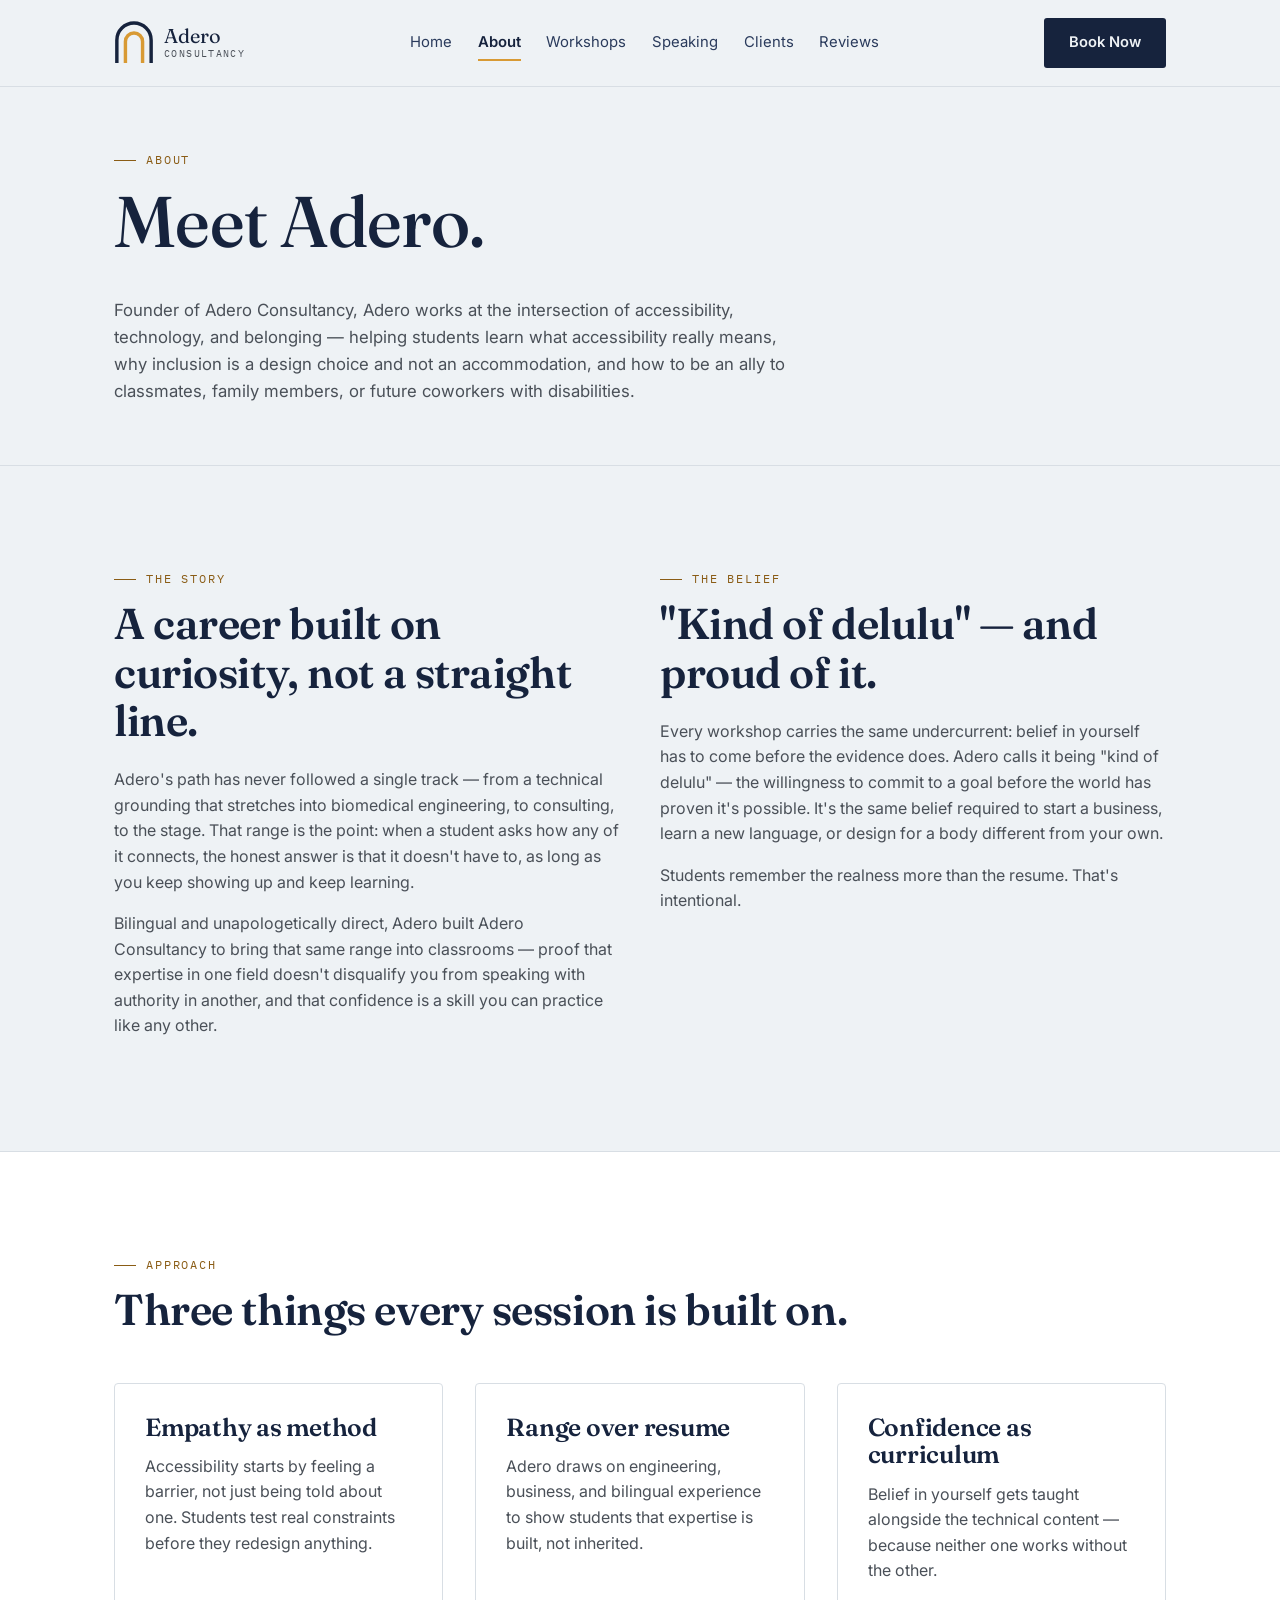
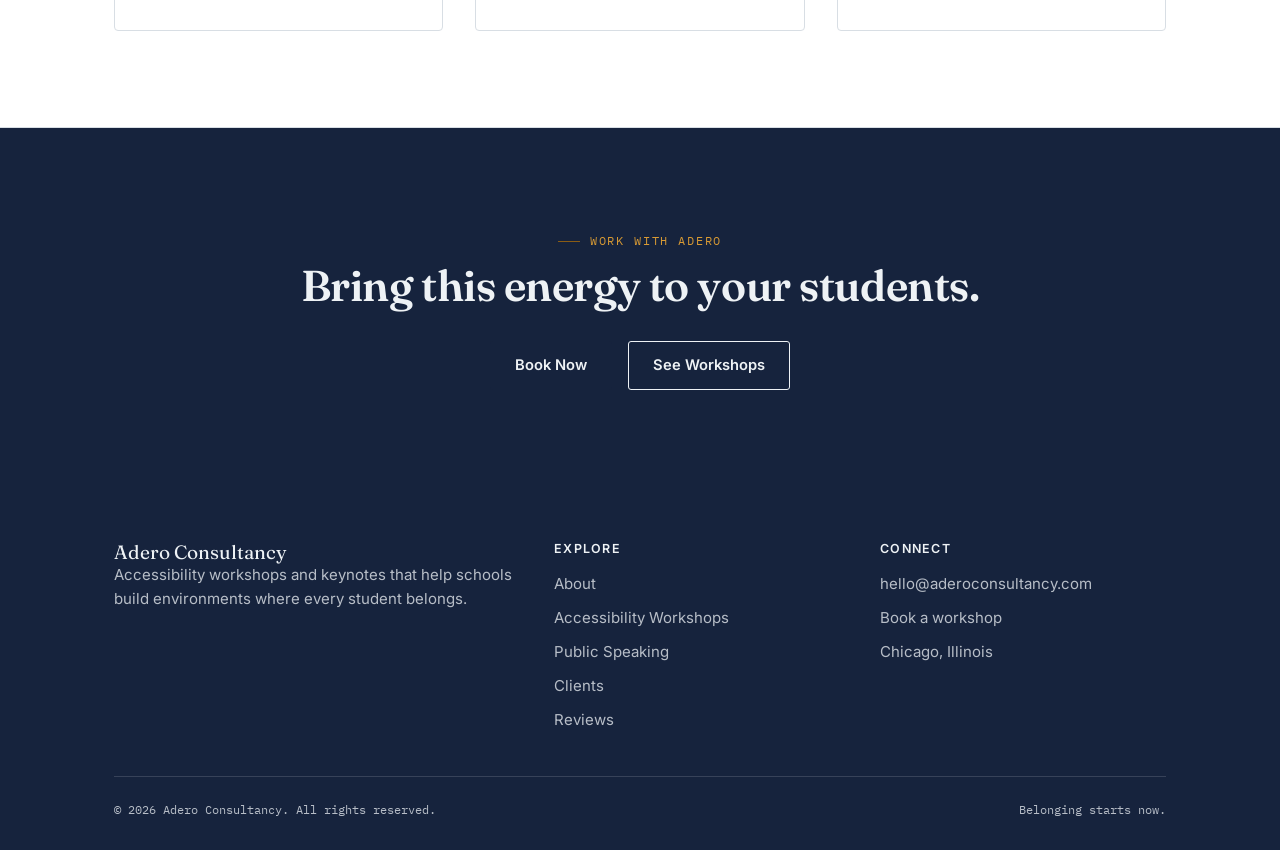
==== about.html @ 4726d77b "Update about.html" ====
<!DOCTYPE html>
<html lang="en">
<head>
<meta charset="UTF-8">
<meta name="viewport" content="width=device-width, initial-scale=1.0">
<title>About — Adero Consultancy</title>
<link rel="preconnect" href="https://fonts.googleapis.com">
<link href="https://fonts.googleapis.com/css2?family=Fraunces:opsz,wght@9..144,400;9..144,500;9..144,600&family=Inter:wght@400;500;600;700&family=IBM+Plex+Mono:wght@400;500&display=swap" rel="stylesheet">
<link rel="stylesheet" href="style.css">
</head>
<body>
<a class="skip-link" href="#main">Skip to main content</a>

<header class="site-header">
  <nav class="nav" aria-label="Primary">
    <a href="index.html" class="brand">
      <svg class="arch-icon" viewBox="0 0 28 32" width="26" height="30" fill="none" xmlns="http://www.w3.org/2000/svg" aria-hidden="true" focusable="false">
        <path d="M2 30V14C2 7.373 7.373 2 14 2C20.627 2 26 7.373 26 14V30" stroke="#16233D" stroke-width="2.4"/>
        <path d="M8 30V15C8 11.686 10.686 9 14 9C17.314 9 20 11.686 20 15V30" stroke="#D89A34" stroke-width="2.4"/>
      </svg>
      <span class="brand-text">Adero<span class="sub">Consultancy</span></span>
    </a>
    <button class="nav-toggle" aria-label="Open menu" aria-expanded="false" aria-controls="primary-nav"><span></span><span></span><span></span></button>
    <div class="nav-links" id="primary-nav">
      <a href="index.html">Home</a>
      <a href="about.html" class="active" aria-current="page">About</a>
      <a href="accessibility-workshops.html">Workshops</a>
      <a href="public-speaking.html">Speaking</a>
      <a href="clients.html">Clients</a>
      <a href="reviews.html">Reviews</a>
    </div>
    <a href="book-now.html" class="btn btn-primary nav-cta">Book Now</a>
  </nav>
</header>

<main id="main">
  <section class="page-hero">
    <div class="wrap">
      <span class="eyebrow">About</span>
      <h1>Meet Adero.</h1>
      <p>Founder of Adero Consultancy, Adero works at the intersection of accessibility, technology, and belonging — helping students learn what accessibility really means, why inclusion is a design choice and not an accommodation, and how to be an ally to classmates, family members, or future coworkers with disabilities.</p>
    </div>
  </section>

  <section>
    <div class="wrap grid-2">
      <div class="reveal">
        <span class="eyebrow">The Story</span>
        <h2>A career built on curiosity, not a straight line.</h2>
        <p>Adero's path has never followed a single track — from a technical grounding that stretches into biomedical engineering, to consulting, to the stage. That range is the point: when a student asks how any of it connects, the honest answer is that it doesn't have to, as long as you keep showing up and keep learning.</p>
        <p>Bilingual and unapologetically direct, Adero built Adero Consultancy to bring that same range into classrooms — proof that expertise in one field doesn't disqualify you from speaking with authority in another, and that confidence is a skill you can practice like any other.</p>
      </div>
      <div class="reveal">
        <span class="eyebrow">The Belief</span>
        <h2>"Kind of delulu" — and proud of it.</h2>
        <p>Every workshop carries the same undercurrent: belief in yourself has to come before the evidence does. Adero calls it being "kind of delulu" — the willingness to commit to a goal before the world has proven it's possible. It's the same belief required to start a business, learn a new language, or design for a body different from your own.</p>
        <p>Students remember the realness more than the resume. That's intentional.</p>
      </div>
    </div>
  </section>

  <section class="alt">
    <div class="wrap">
      <span class="eyebrow">Approach</span>
      <h2>Three things every session is built on.</h2>
      <div class="grid-3 mt-lg">
        <div class="card reveal">
          <h3>Empathy as method</h3>
          <p>Accessibility starts by feeling a barrier, not just being told about one. Students test real constraints before they redesign anything.</p>
        </div>
        <div class="card reveal">
          <h3>Range over resume</h3>
          <p>Adero draws on engineering, business, and bilingual experience to show students that expertise is built, not inherited.</p>
        </div>
        <div class="card reveal">
          <h3>Confidence as curriculum</h3>
          <p>Belief in yourself gets taught alongside the technical content — because neither one works without the other.</p>
        </div>
      </div>
    </div>
  </section>

  <section class="dark">
    <div class="wrap center">
      <span class="eyebrow">Work with Adero</span>
      <h2>Bring this energy to your students.</h2>
      <div class="hero-actions" style="justify-content:center">
        <a href="book-now.html" class="btn btn-primary">Book Now</a>
        <a href="accessibility-workshops.html" class="btn btn-ghost" style="border-color:#EEF2F5;color:#EEF2F5">See Workshops</a>
      </div>
    </div>
  </section>
</main>

<footer class="site-footer">
  <div class="wrap">
    <div class="footer-grid">
      <div>
        <div class="brand-text" style="color:var(--cloud); font-family:var(--display); font-size:1.2rem;">Adero Consultancy</div>
        <p>Accessibility workshops and keynotes that help schools build environments where every student belongs.</p>
      </div>
      <div>
        <h4>Explore</h4>
        <a href="about.html">About</a>
        <a href="accessibility-workshops.html">Accessibility Workshops</a>
        <a href="public-speaking.html">Public Speaking</a>
        <a href="clients.html">Clients</a>
        <a href="reviews.html">Reviews</a>
      </div>
      <div>
        <h4>Connect</h4>
        <a href="mailto:hello@aderoconsultancy.com">hello@aderoconsultancy.com</a>
        <a href="book-now.html">Book a workshop</a>
        <p>Chicago, Illinois</p>
      </div>
    </div>
    <div class="footer-bottom">
      <span>© 2026 Adero Consultancy. All rights reserved.</span>
      <span>Belonging starts now.</span>
    </div>
  </div>
</footer>

<script src="script.js"></script>
</body>
</html>
---- style.css ----
/* ============================================================
   Adero Consultancy — Design Tokens
   Signature: the Threshold Arch — a motif of open doorways,
   standing for access, welcome, and belonging.
   ============================================================ */

:root{
  --ink: #16233D;         /* primary — deep civic navy */
  --ink-soft: #2A3B5C;
  --gold: #D89A34;        /* accent — warmth, welcome (decorative/large-scale use only) */
  --gold-deep: #B87F22;
  --gold-text: #8A5C15;   /* darkened gold — meets 4.5:1 on light backgrounds, use for text */
  --sky: #5C87B3;         /* secondary accent */
  --cloud: #EEF2F5;       /* background, cool + quiet */
  --paper: #FFFFFF;
  --charcoal: #22262B;
  --charcoal-soft: #4A5058;
  --line: #D8DEE4;

  --display: "Fraunces", "Iowan Old Style", Georgia, serif;
  --body: "Inter", -apple-system, BlinkMacSystemFont, "Segoe UI", sans-serif;
  --mono: "IBM Plex Mono", "SFMono-Regular", Consolas, monospace;

  --max: 1180px;
  --edge: clamp(24px, 5vw, 72px);
}

*{ box-sizing: border-box; }
html{ scroll-behavior: smooth; }

body{
  margin:0;
  font-family: var(--body);
  color: var(--charcoal);
  background: var(--cloud);
  line-height: 1.6;
  -webkit-font-smoothing: antialiased;
}

img{ max-width:100%; display:block; }
a{ color: inherit; text-decoration:none; }

/* ---------- Accessibility utilities ---------- */
.visually-hidden{
  position:absolute;
  width:1px; height:1px;
  padding:0; margin:-1px;
  overflow:hidden;
  clip:rect(0,0,0,0);
  white-space:nowrap;
  border:0;
}

.skip-link{
  position:absolute;
  top:-100px;
  left:12px;
  z-index:1000;
  background: var(--ink);
  color: var(--cloud);
  padding: 14px 20px;
  border-radius: 3px;
  font-family: var(--body);
  font-weight:600;
  font-size:0.95rem;
  transition: top 0.15s ease;
}
.skip-link:focus{
  top: 12px;
}

/* Visible, high-contrast focus ring for keyboard users on every interactive element */
a:focus-visible,
button:focus-visible,
input:focus-visible,
select:focus-visible,
textarea:focus-visible,
.nav-toggle:focus-visible{
  outline: 3px solid var(--gold-text);
  outline-offset: 3px;
  border-radius: 2px;
}
/* Fallback for browsers without :focus-visible support */
a:focus,
button:focus{
  outline: 3px solid var(--gold-text);
  outline-offset: 3px;
}

h1,h2,h3,h4{
  font-family: var(--display);
  font-weight: 600;
  line-height: 1.12;
  margin: 0 0 0.5em;
  color: var(--ink);
  letter-spacing: -0.01em;
}

h1{ font-size: clamp(2.6rem, 5.6vw, 4.6rem); font-weight: 500; }
h2{ font-size: clamp(1.9rem, 3.4vw, 2.7rem); }
h3{ font-size: clamp(1.25rem, 2vw, 1.55rem); }

p{ margin: 0 0 1em; color: var(--charcoal-soft); max-width: 62ch; }

.eyebrow{
  font-family: var(--mono);
  font-size: 0.72rem;
  letter-spacing: 0.16em;
  text-transform: uppercase;
  color: var(--gold-text);
  display:inline-flex;
  align-items:center;
  gap:10px;
  margin-bottom: 1em;
}
.eyebrow::before{
  content:"";
  width: 22px; height:1px;
  background: var(--gold-text);
  display:inline-block;
}

.wrap{
  max-width: var(--max);
  margin: 0 auto;
  padding: 0 var(--edge);
}

/* ---------- Header / Nav ---------- */
.site-header{
  position: sticky; top:0; z-index: 100;
  background: rgba(238,242,245,0.88);
  backdrop-filter: blur(10px);
  border-bottom: 1px solid var(--line);
}
.nav{
  max-width: var(--max);
  margin:0 auto;
  padding: 18px var(--edge);
  display:flex;
  align-items:center;
  justify-content: space-between;
  gap: 24px;
}
.brand{
  display:flex; align-items:center; gap:10px;
  font-family: var(--display);
  font-size: 1.25rem;
  color: var(--ink);
  white-space: nowrap;
}
.brand svg{ flex-shrink:0; }
.brand .sub{
  font-family: var(--mono);
  font-size: 0.62rem;
  letter-spacing: 0.14em;
  text-transform: uppercase;
  color: var(--charcoal-soft);
  display:block;
  margin-top:2px;
}
.brand-text{ display:flex; flex-direction:column; line-height:1.1; }

.nav-links{
  display:flex;
  align-items:center;
  gap: clamp(14px, 2vw, 30px);
  font-size: 0.93rem;
  color: var(--ink-soft);
  flex-wrap: wrap;
}
.nav-links a{
  position:relative;
  padding: 6px 0;
}
.nav-links a::after{
  content:"";
  position:absolute; left:0; right:100%; bottom:0;
  height:2px; background: var(--gold);
  transition: right 0.25s ease;
}
.nav-links a:hover::after,
.nav-links a.active::after{ right:0; }
.nav-links a.active{ color: var(--ink); font-weight:600; }

.btn{
  display:inline-flex; align-items:center; gap:8px;
  font-family: var(--body);
  font-weight: 600;
  font-size: 0.92rem;
  padding: 12px 24px;
  border-radius: 3px;
  border: 1px solid transparent;
  cursor:pointer;
}
.btn-primary{
  background: var(--ink);
  color: var(--cloud);
}
.btn-primary:hover{ background: var(--gold-text); }
.btn-ghost{
  border-color: var(--ink);
  color: var(--ink);
}
.btn-ghost:hover{ background: var(--ink); color: var(--cloud); }
.nav-cta{ flex-shrink:0; }

.nav-toggle{
  display:none;
  background:none; border:none; cursor:pointer;
  flex-direction:column; gap:5px; padding:12px;
  min-width:44px; min-height:44px;
  align-items:center; justify-content:center;
}
.nav-toggle span{ width:24px; height:2px; background: var(--ink); display:block; }

/* ---------- Hero ---------- */
.hero{
  padding: clamp(60px, 10vw, 120px) 0 clamp(50px,8vw,90px);
  position: relative;
  overflow:hidden;
}
.hero .wrap{
  display:grid;
  grid-template-columns: 1.15fr 0.85fr;
  gap: 48px;
  align-items:center;
}
.hero h1{ margin-bottom: 0.32em; }
.hero .lede{ font-size: 1.15rem; max-width: 46ch; }
.hero-actions{ display:flex; gap:16px; margin-top: 30px; flex-wrap:wrap; }

.arch-frame{
  position: relative;
  aspect-ratio: 3/4;
  width: 100%;
}

/* Page hero (interior pages) */
.page-hero{
  padding: 56px 0 44px;
  border-bottom: 1px solid var(--line);
}
.page-hero p{ font-size: 1.05rem; }

/* ---------- Sections ---------- */
section{ padding: clamp(50px, 8vw, 96px) 0; }
.section-tight{ padding: clamp(36px,5vw,60px) 0; }
.alt{ background: var(--paper); border-top:1px solid var(--line); border-bottom:1px solid var(--line); }
.dark{ background: var(--ink); color: var(--cloud); }
.dark h2, .dark h3, .dark p{ color: var(--cloud); }
.dark .eyebrow, .dark .eyebrow::before{ color: var(--gold); }

.grid-3{ display:grid; grid-template-columns: repeat(3,1fr); gap: 32px; }
.grid-2{ display:grid; grid-template-columns: repeat(2,1fr); gap: 40px; }

.card{
  background: var(--paper);
  border: 1px solid var(--line);
  border-radius: 4px;
  padding: 30px;
}

.arch-icon{ width:40px; height:48px; flex-shrink:0; }

.feature{
  display:flex; gap:18px; align-items:flex-start;
  padding: 22px 0;
  border-top: 1px solid var(--line);
}
.feature:last-child{ border-bottom: 1px solid var(--line); }
.feature .num{
  font-family: var(--mono);
  font-size: 0.8rem;
  color: var(--gold-deep);
  padding-top: 4px;
}

/* ---------- Clients / logos ---------- */
.logo-row{
  display:grid;
  grid-template-columns: repeat(auto-fit, minmax(180px,1fr));
  gap: 1px;
  background: var(--line);
  border: 1px solid var(--line);
}
.logo-cell{
  background: var(--paper);
  padding: 36px 20px;
  display:flex; align-items:center; justify-content:center;
  text-align:center;
  min-height: 140px;
}
.logo-cell .lockup{
  font-family: var(--display);
  font-size: 1.05rem;
  color: var(--ink-soft);
  letter-spacing: 0.01em;
}
.logo-cell .lockup .small{
  display:block;
  font-family: var(--mono);
  font-size: 0.62rem;
  letter-spacing: 0.12em;
  text-transform: uppercase;
  color: var(--charcoal-soft);
  margin-top: 6px;
}

/* ---------- Reviews ---------- */
.review-card{
  background: var(--paper);
  border: 1px solid var(--line);
  border-left: 3px solid var(--gold);
  border-radius: 2px;
  padding: 34px 32px;
  margin-bottom: 24px;
}
.review-card p.quote{
  font-family: var(--display);
  font-size: 1.18rem;
  color: var(--ink);
  font-style: italic;
  max-width: none;
}
.review-attr{
  font-family: var(--mono);
  font-size: 0.72rem;
  letter-spacing: 0.08em;
  text-transform: uppercase;
  color: var(--charcoal-soft);
}

/* ---------- Footer ---------- */
.site-footer{
  background: var(--ink);
  color: var(--cloud);
  padding: 56px 0 30px;
}
.footer-grid{
  display:grid;
  grid-template-columns: 1.4fr 1fr 1fr;
  gap: 40px;
  padding-bottom: 34px;
  border-bottom: 1px solid rgba(238,242,245,0.15);
}
.footer-grid h4{ color: var(--cloud); font-family: var(--body); font-size:0.78rem; letter-spacing:0.1em; text-transform:uppercase; margin-bottom:16px; }
.footer-grid a, .footer-grid p{ color: rgba(238,242,245,0.75); display:block; margin-bottom:10px; font-size:0.94rem; }
.footer-grid a:hover{ color: var(--gold); }
.footer-bottom{
  padding-top: 24px;
  display:flex; justify-content:space-between; flex-wrap:wrap; gap:12px;
  font-family: var(--mono);
  font-size: 0.72rem;
  color: rgba(238,242,245,0.75);
}

/* ---------- Form ---------- */
.form-grid{ display:grid; grid-template-columns: 1fr 1fr; gap: 20px; }
.field{ display:flex; flex-direction:column; gap:8px; margin-bottom:20px; }
.field.full{ grid-column: 1 / -1; }
.field label{
  font-family: var(--mono);
  font-size: 0.7rem;
  letter-spacing: 0.08em;
  text-transform: uppercase;
  color: var(--ink-soft);
}
.field input, .field select, .field textarea{
  font-family: var(--body);
  font-size: 0.98rem;
  padding: 13px 14px;
  border: 1px solid var(--line);
  border-radius: 3px;
  background: var(--paper);
  color: var(--charcoal);
}
.field input:focus, .field select:focus, .field textarea:focus{
  outline: 3px solid var(--gold-text);
  outline-offset: 1px;
}
.field textarea{ resize: vertical; min-height: 120px; }

/* ---------- Utility ---------- */
.center{ text-align:center; }
.mx-auto{ margin-left:auto; margin-right:auto; }
.mt-lg{ margin-top: 48px; }
.tag-row{ display:flex; gap:10px; flex-wrap:wrap; margin-bottom:20px; }
.tag{
  font-family: var(--mono);
  font-size: 0.68rem;
  letter-spacing: 0.08em;
  text-transform: uppercase;
  padding: 6px 12px;
  border: 1px solid var(--line);
  border-radius: 20px;
  color: var(--charcoal-soft);
}

.two-col-head{
  display:grid;
  grid-template-columns: 1fr 1fr;
  gap: 40px;
  align-items:end;
  margin-bottom: 40px;
}

/* reveal-on-scroll */
.reveal{ opacity:0; transform: translateY(18px); transition: opacity 0.7s ease, transform 0.7s ease; }
.reveal.in{ opacity:1; transform:none; }

@media (prefers-reduced-motion: reduce){
  .reveal{ opacity:1; transform:none; transition:none; }
  html{ scroll-behavior:auto; }
}

/* ---------- Responsive ---------- */
@media (max-width: 900px){
  .hero .wrap{ grid-template-columns: 1fr; }
  .hero .arch-frame{ max-width: 340px; margin: 0 auto; }
  .grid-3{ grid-template-columns: 1fr 1fr; }
  .grid-2{ grid-template-columns: 1fr; }
  .footer-grid{ grid-template-columns: 1fr 1fr; }
  .two-col-head{ grid-template-columns: 1fr; }
}
@media (max-width: 680px){
  .nav-links, .nav-cta{
    display:none;
  }
  .nav-toggle{ display:flex; }
  .site-header.open .nav-links{
    display:flex; flex-direction:column;
    position:absolute; top:100%; left:0; right:0;
    background: var(--paper);
    padding: 20px var(--edge) 26px;
    border-bottom:1px solid var(--line);
  }
  .site-header.open .nav-cta{ display:inline-flex; }
  .grid-3{ grid-template-columns: 1fr; }
  .footer-grid{ grid-template-columns: 1fr; }
  .form-grid{ grid-template-columns: 1fr; }
  .field.full{ grid-column: auto; }
}
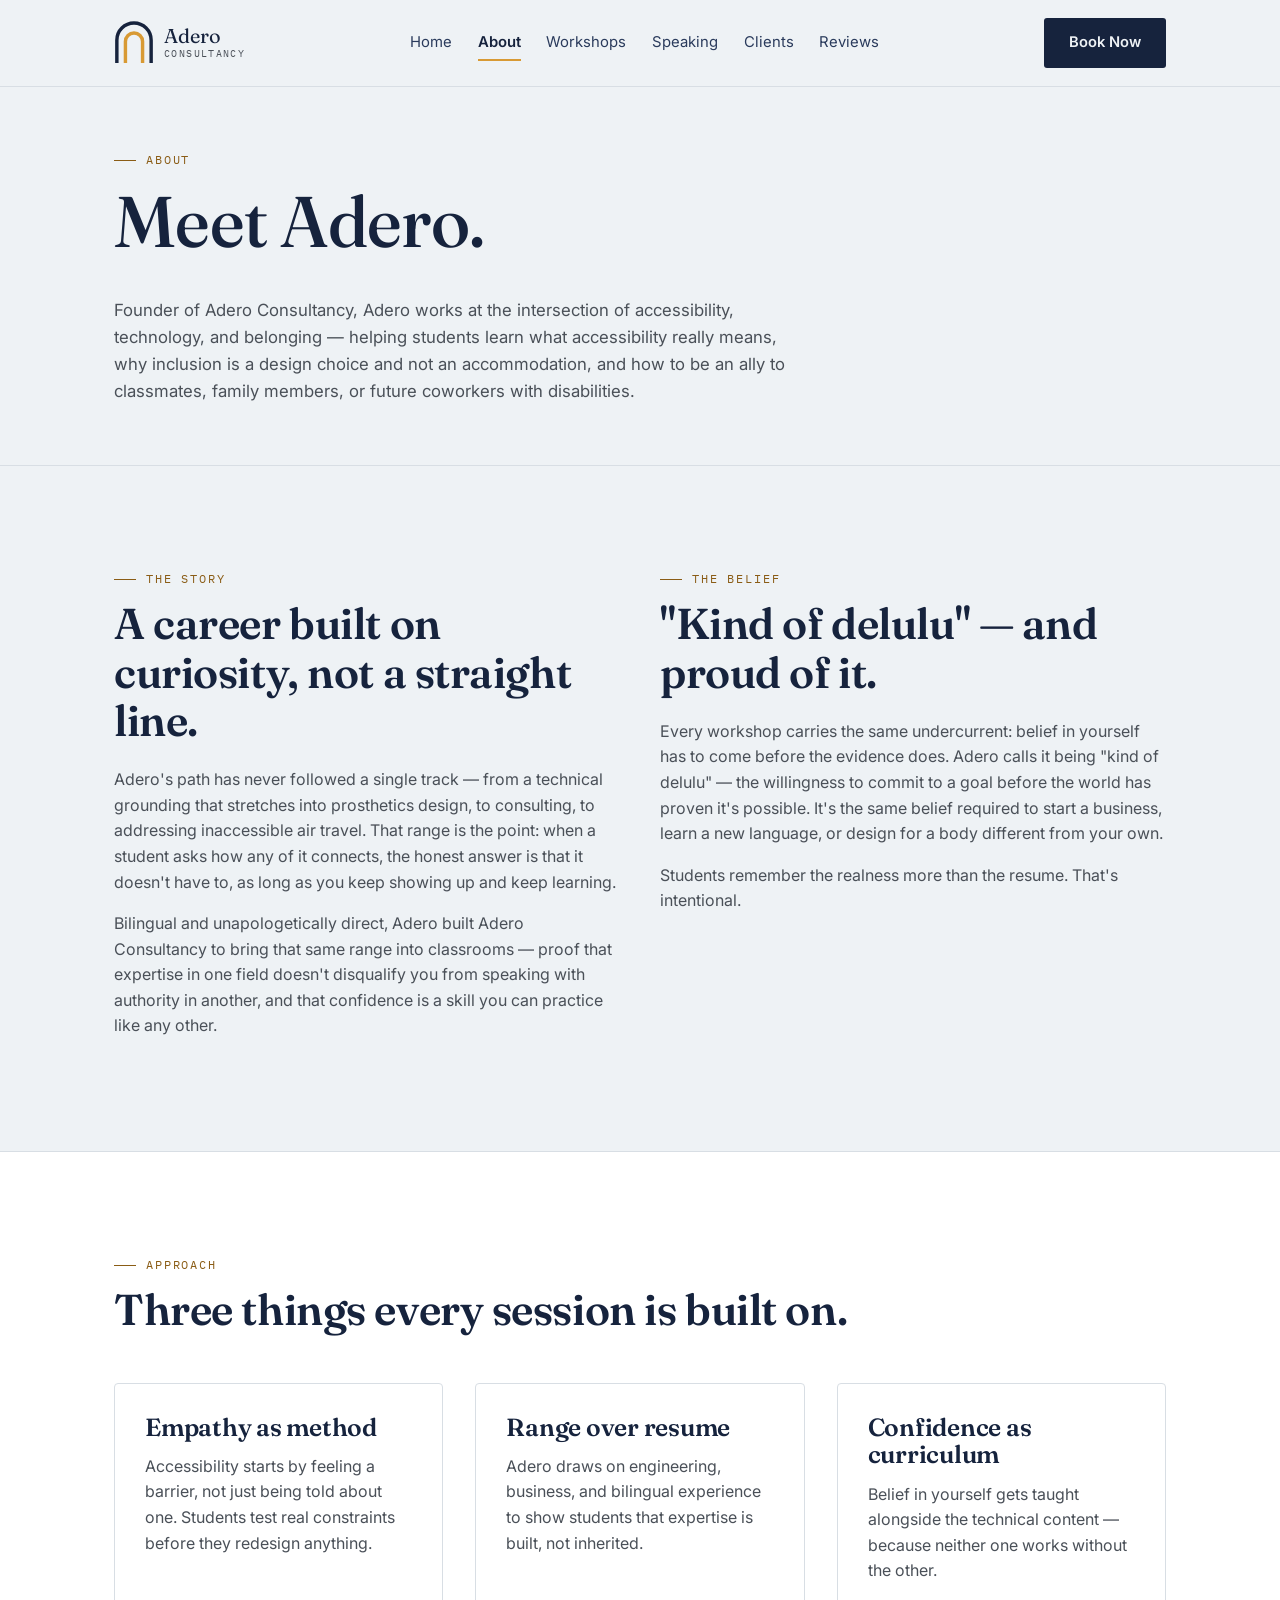
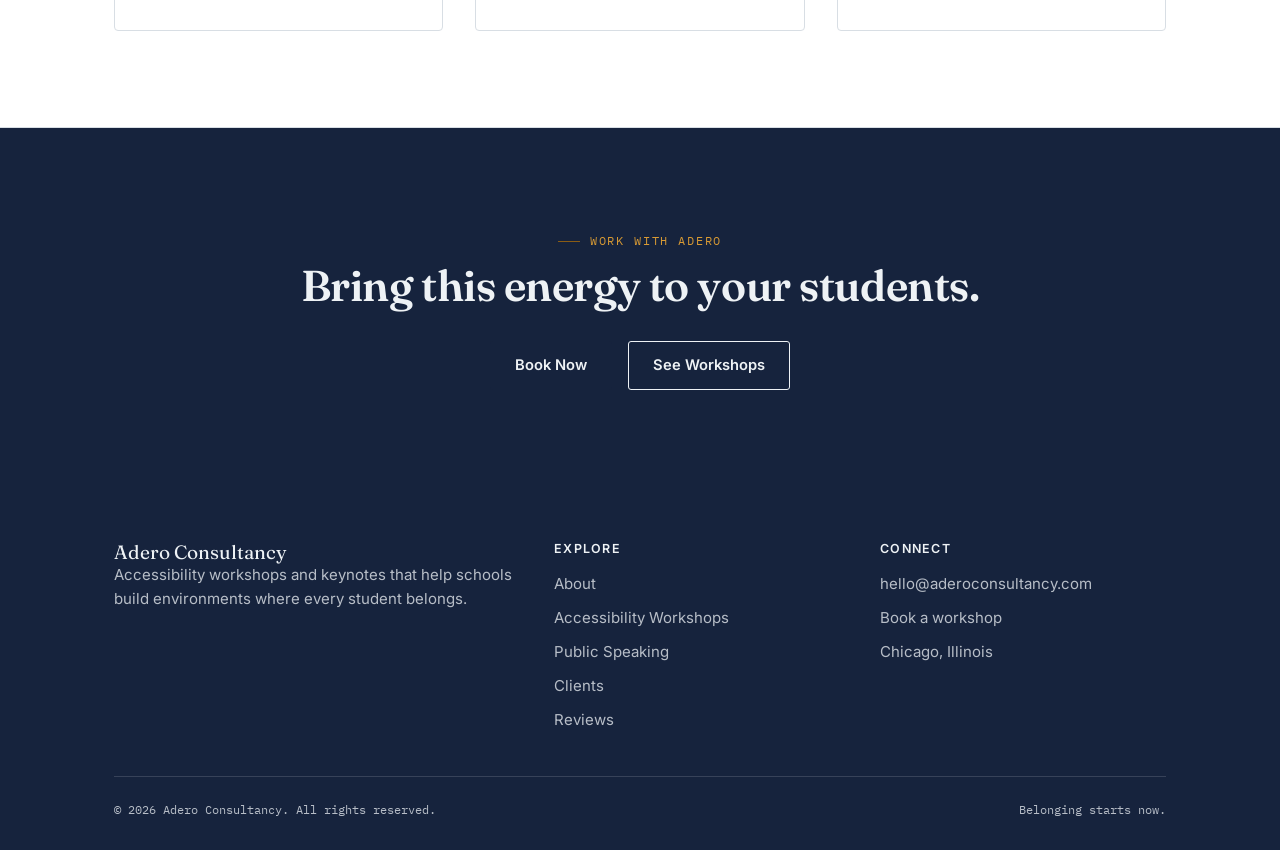
==== commit ba39dba5: "Update about.html" ====
--- a/about.html
+++ b/about.html
@@ -47,7 +47,7 @@
       <div class="reveal">
         <span class="eyebrow">The Story</span>
         <h2>A career built on curiosity, not a straight line.</h2>
-        <p>Adero's path has never followed a single track — from a technical grounding that stretches into biomedical engineering, to consulting, to the stage. That range is the point: when a student asks how any of it connects, the honest answer is that it doesn't have to, as long as you keep showing up and keep learning.</p>
+        <p>Adero's path has never followed a single track — from a technical grounding that stretches into prosthetics design, to consulting, to addressing inaccessible air travel. That range is the point: when a student asks how any of it connects, the honest answer is that it doesn't have to, as long as you keep showing up and keep learning.</p>
         <p>Bilingual and unapologetically direct, Adero built Adero Consultancy to bring that same range into classrooms — proof that expertise in one field doesn't disqualify you from speaking with authority in another, and that confidence is a skill you can practice like any other.</p>
       </div>
       <div class="reveal">
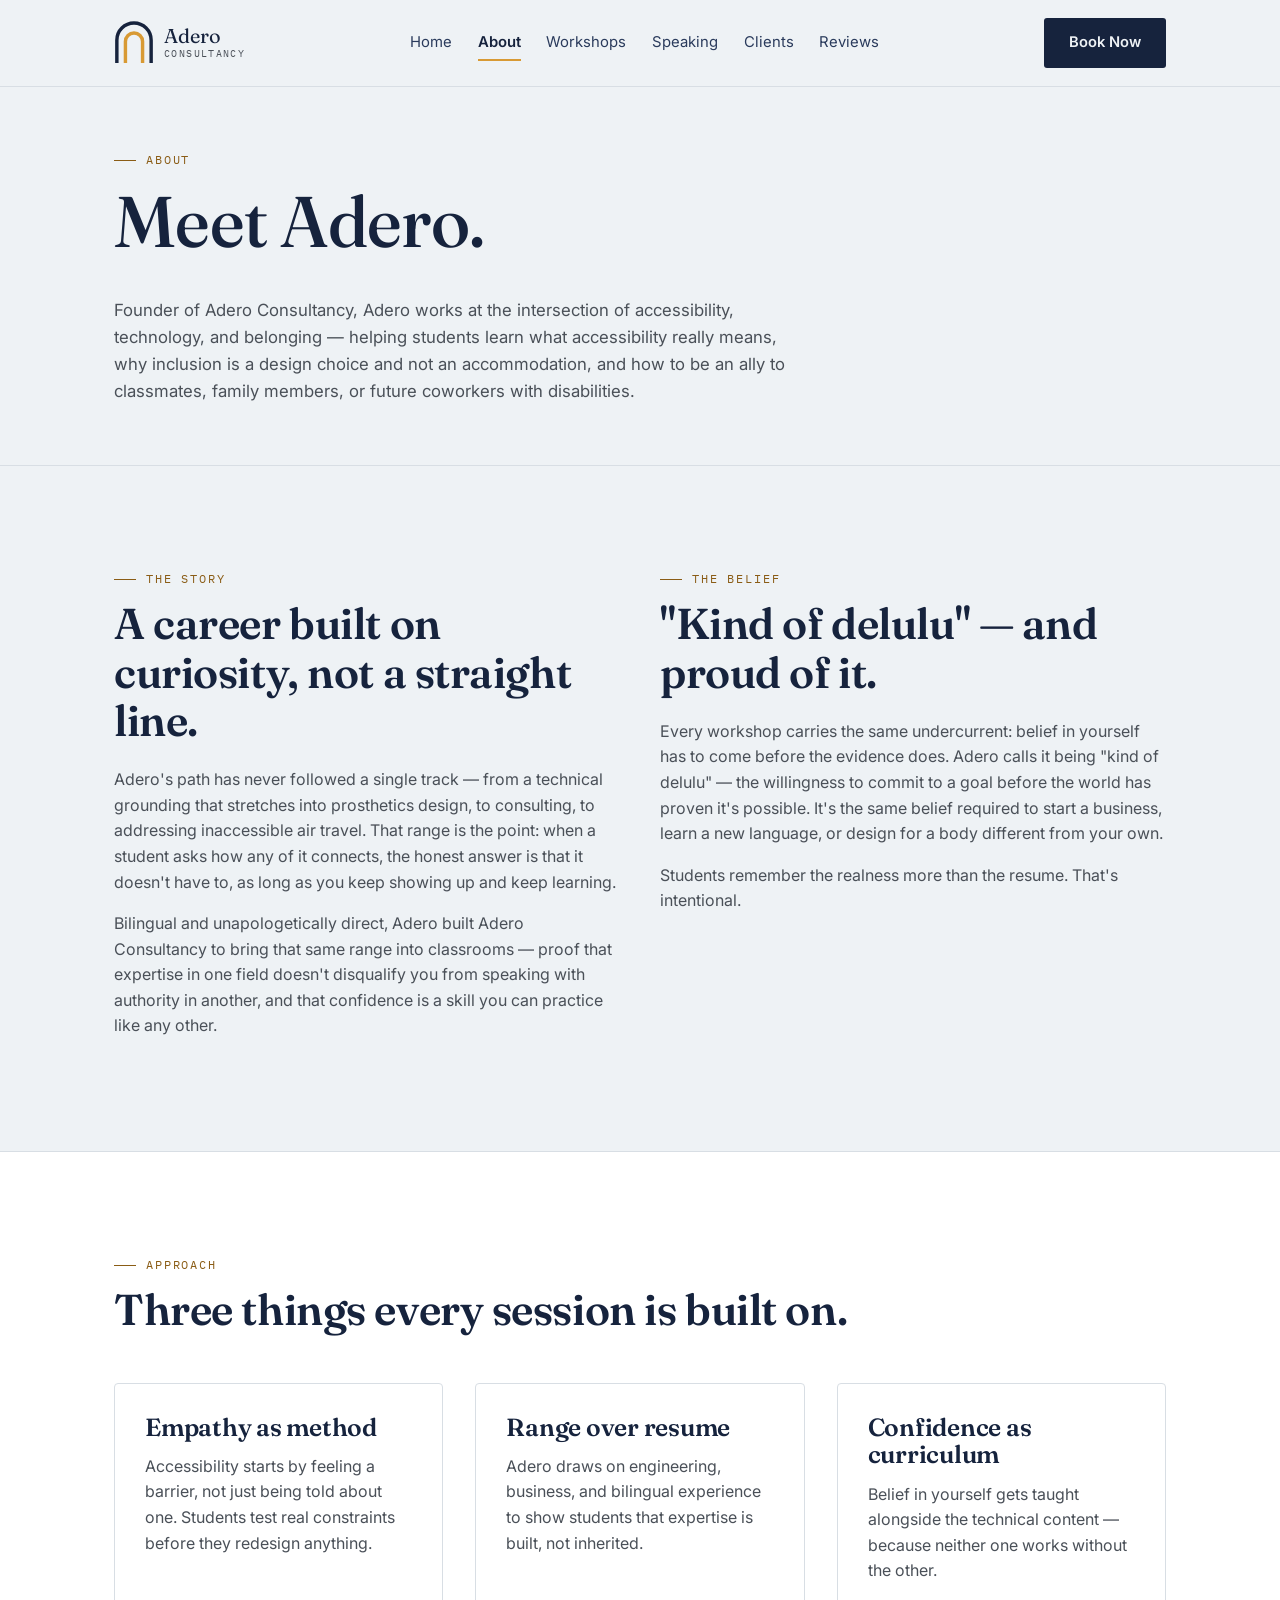
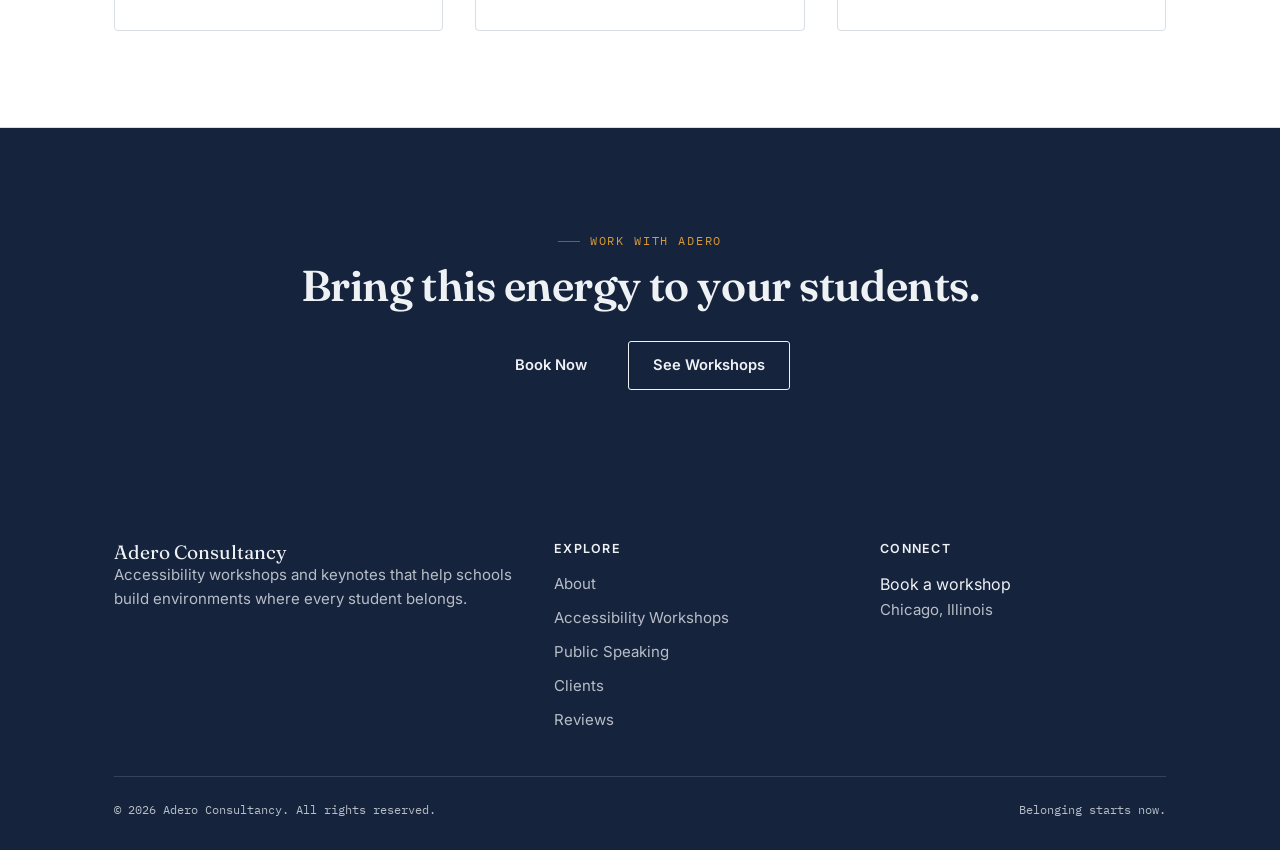
==== commit ca4f31ab: "Update about.html" ====
--- a/about.html
+++ b/about.html
@@ -108,8 +108,7 @@
         <a href="reviews.html">Reviews</a>
       </div>
       <div>
-        <h4>Connect</h4>
-        <a href="mailto:hello@aderoconsultancy.com">hello@aderoconsultancy.com</a>
+        <h4>Connect</h4
         <a href="book-now.html">Book a workshop</a>
         <p>Chicago, Illinois</p>
       </div>
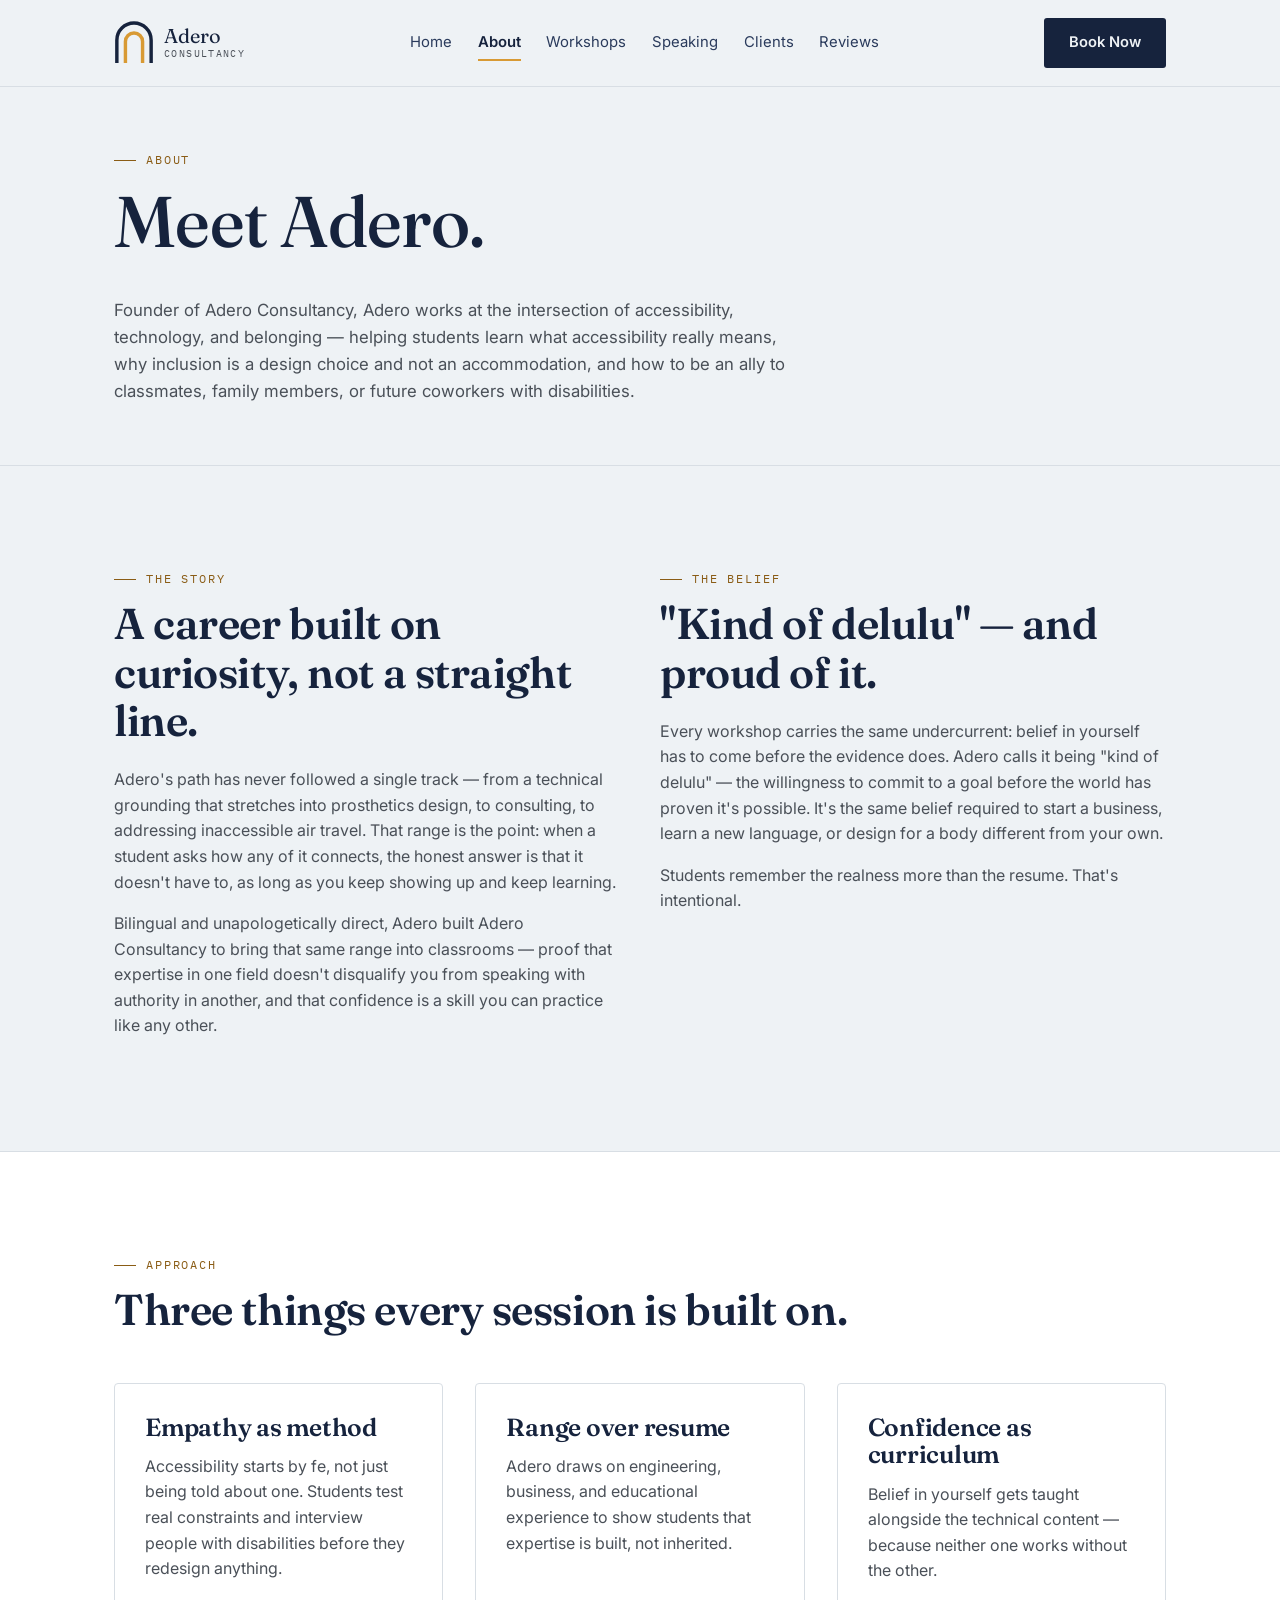
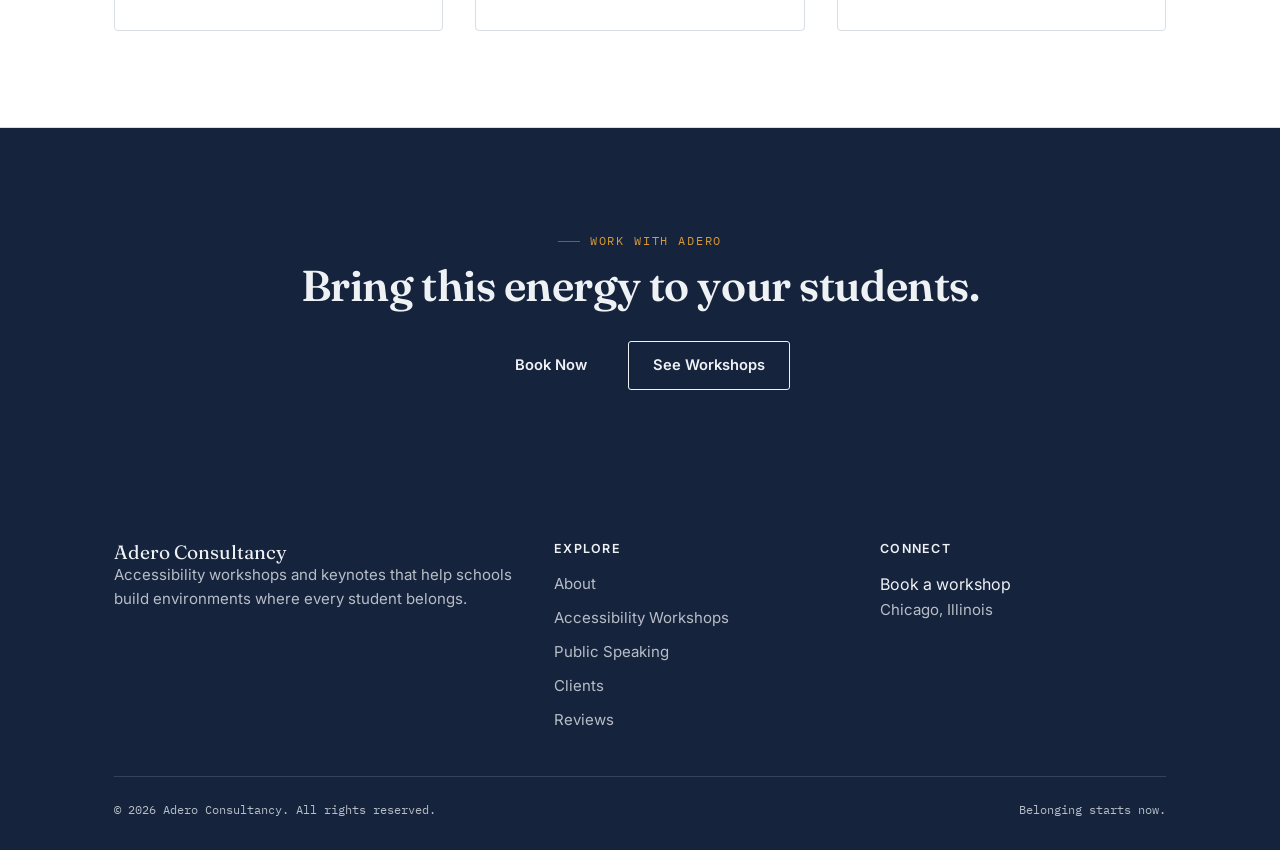
==== commit 7e1a41b3: "Update about.html" ====
--- a/about.html
+++ b/about.html
@@ -66,11 +66,11 @@
       <div class="grid-3 mt-lg">
         <div class="card reveal">
           <h3>Empathy as method</h3>
-          <p>Accessibility starts by feeling a barrier, not just being told about one. Students test real constraints before they redesign anything.</p>
+          <p>Accessibility starts by fe, not just being told about one. Students test real constraints and interview people with disabilities before they redesign anything.</p>
         </div>
         <div class="card reveal">
           <h3>Range over resume</h3>
-          <p>Adero draws on engineering, business, and bilingual experience to show students that expertise is built, not inherited.</p>
+          <p>Adero draws on engineering, business, and educational experience to show students that expertise is built, not inherited.</p>
         </div>
         <div class="card reveal">
           <h3>Confidence as curriculum</h3>
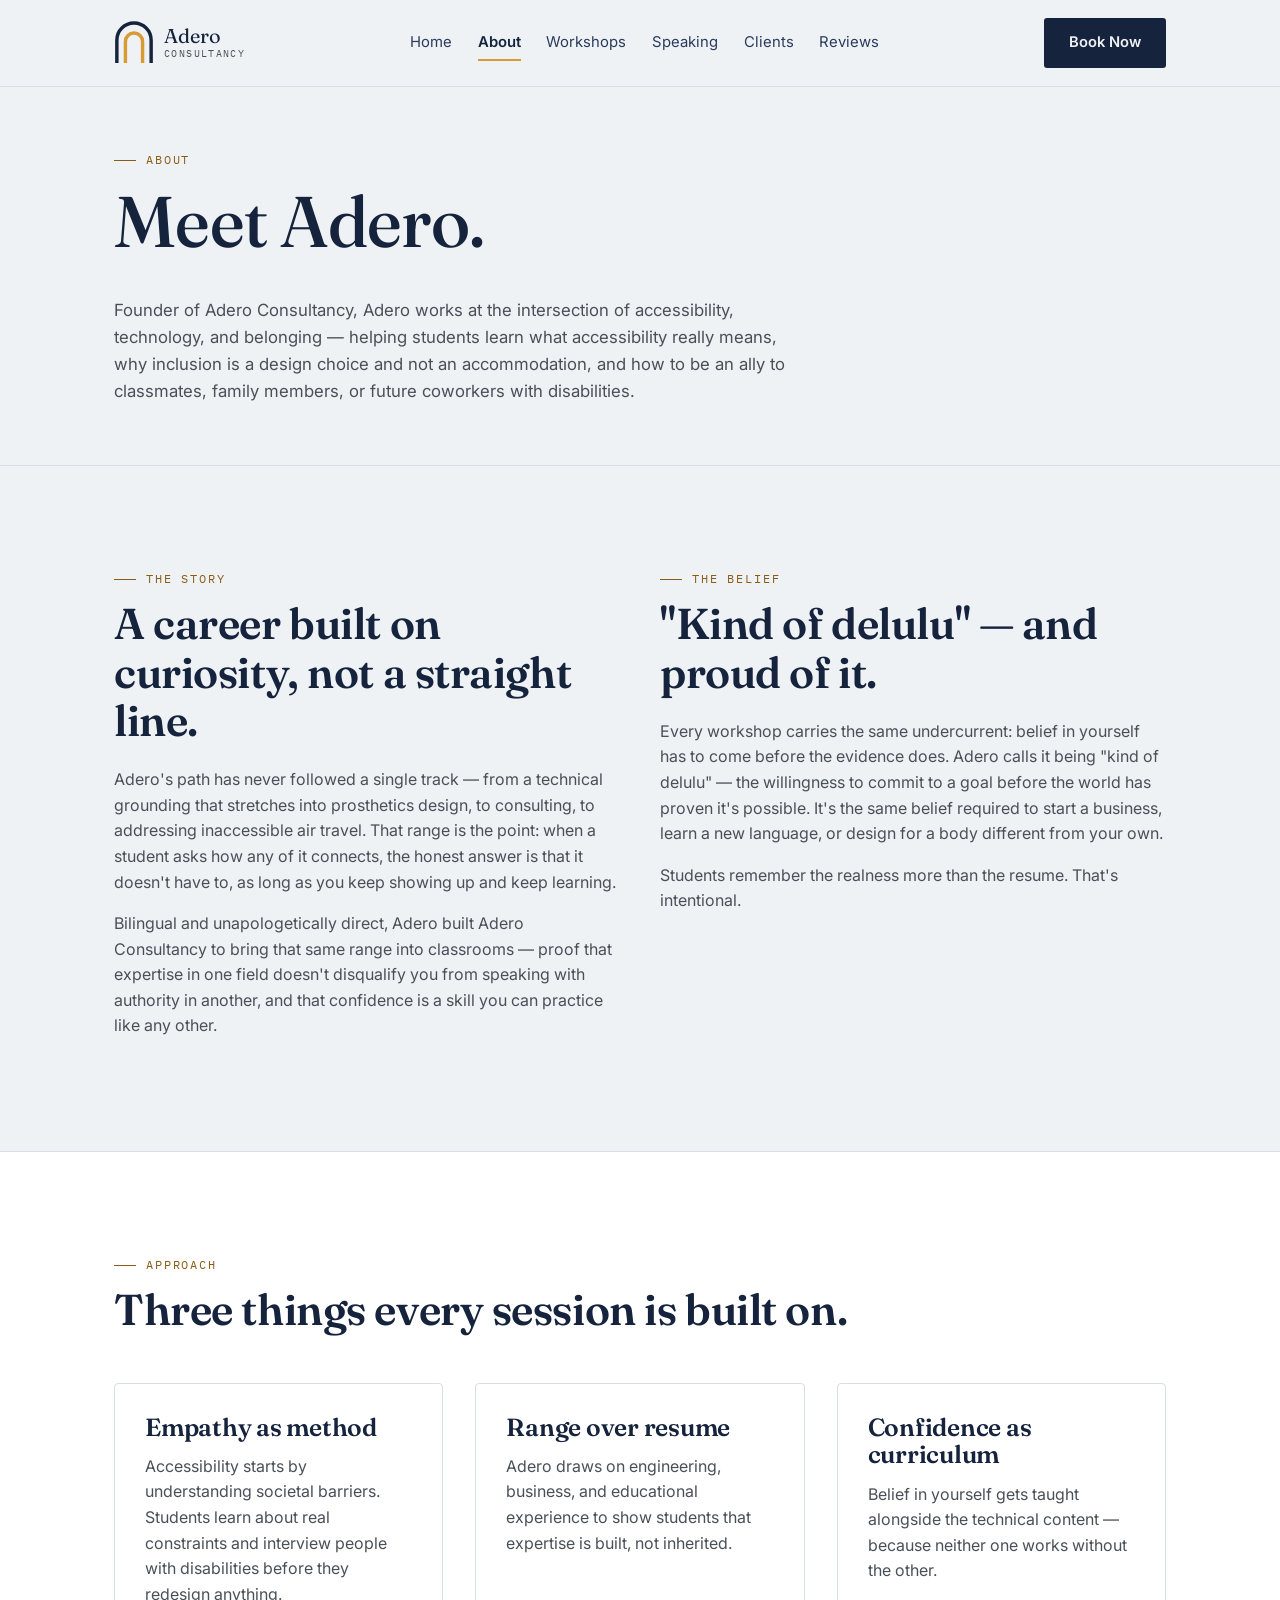
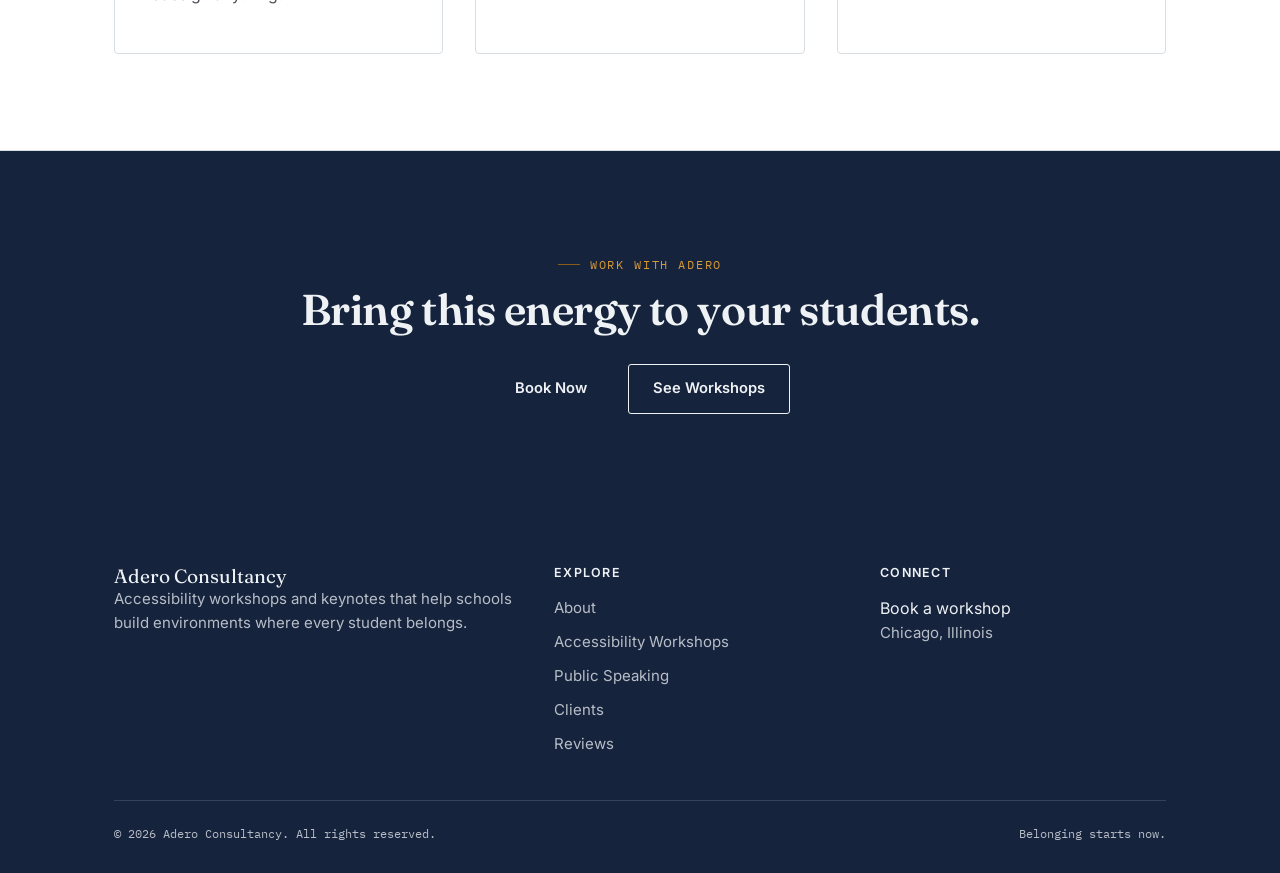
==== commit a67487bc: "Update about.html" ====
--- a/about.html
+++ b/about.html
@@ -66,7 +66,7 @@
       <div class="grid-3 mt-lg">
         <div class="card reveal">
           <h3>Empathy as method</h3>
-          <p>Accessibility starts by fe, not just being told about one. Students test real constraints and interview people with disabilities before they redesign anything.</p>
+          <p>Accessibility starts by understanding societal barriers. Students learn about real constraints and interview people with disabilities before they redesign anything.</p>
         </div>
         <div class="card reveal">
           <h3>Range over resume</h3>
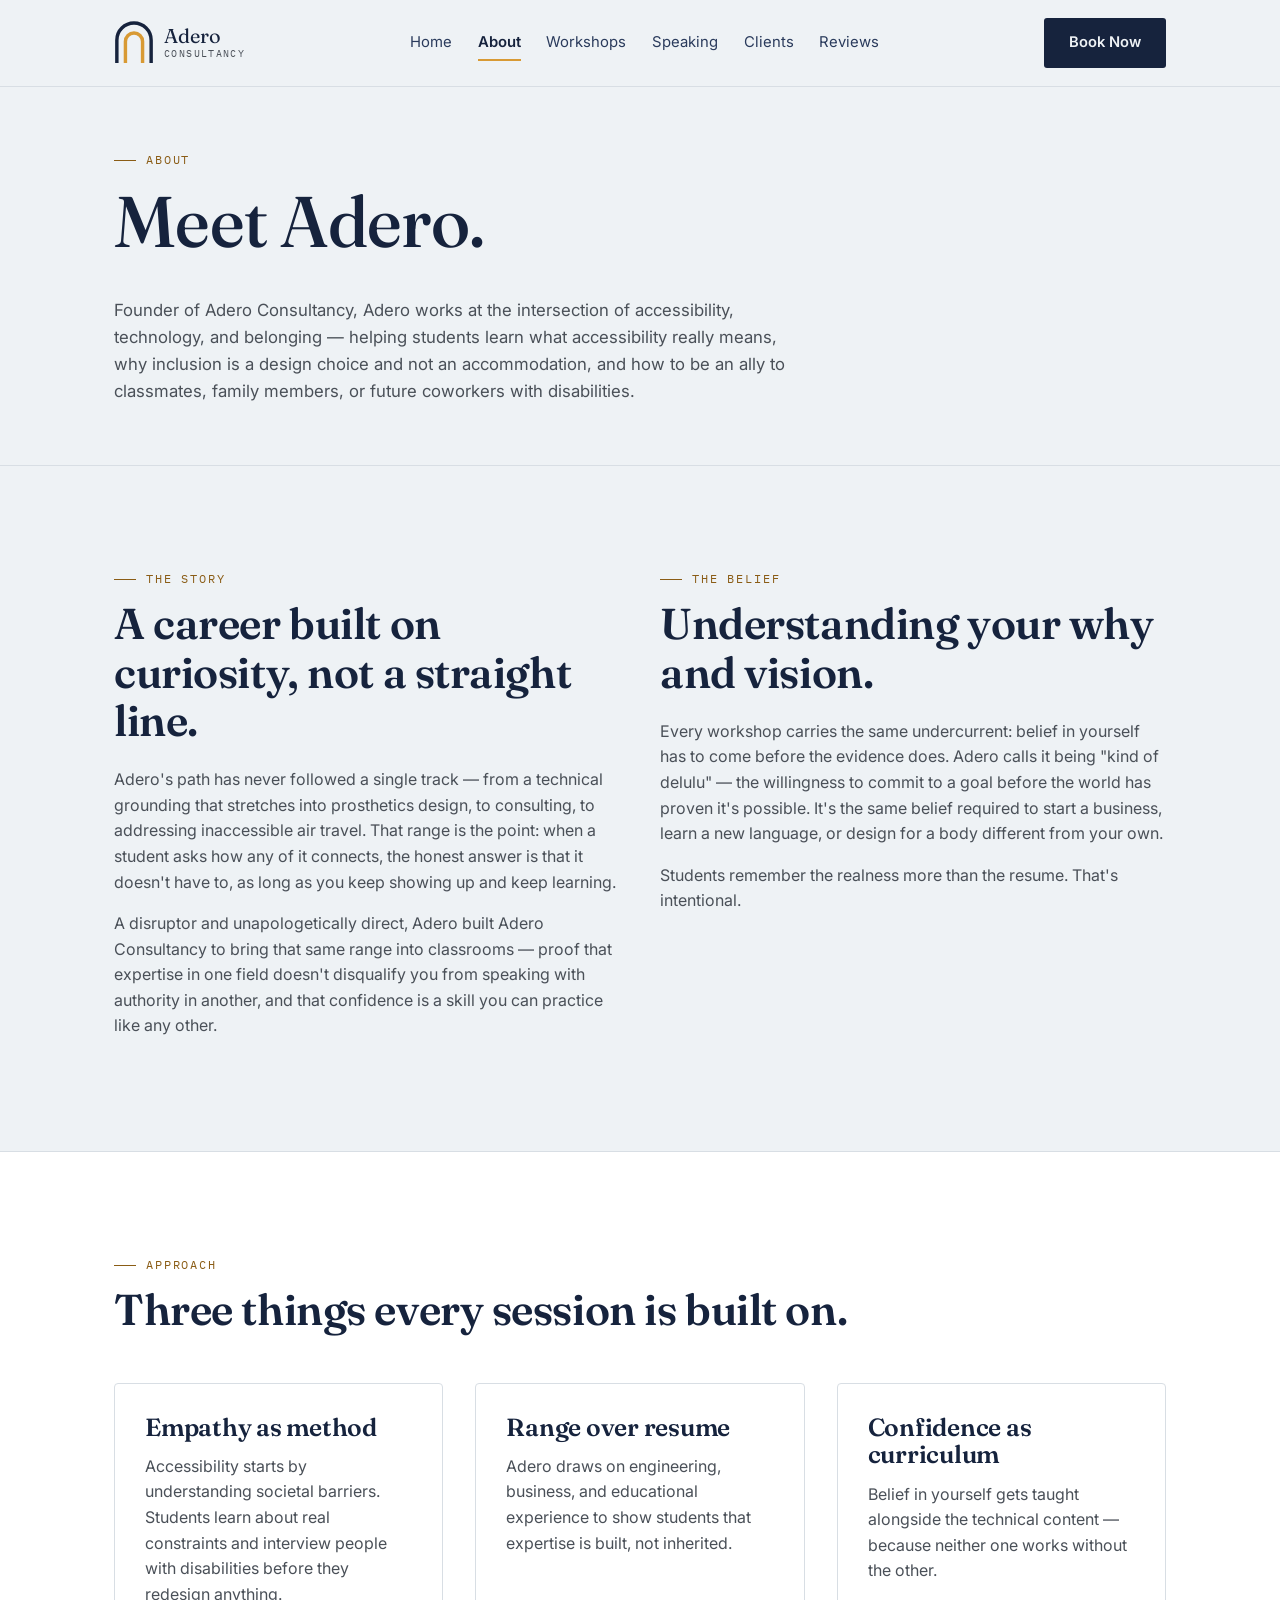
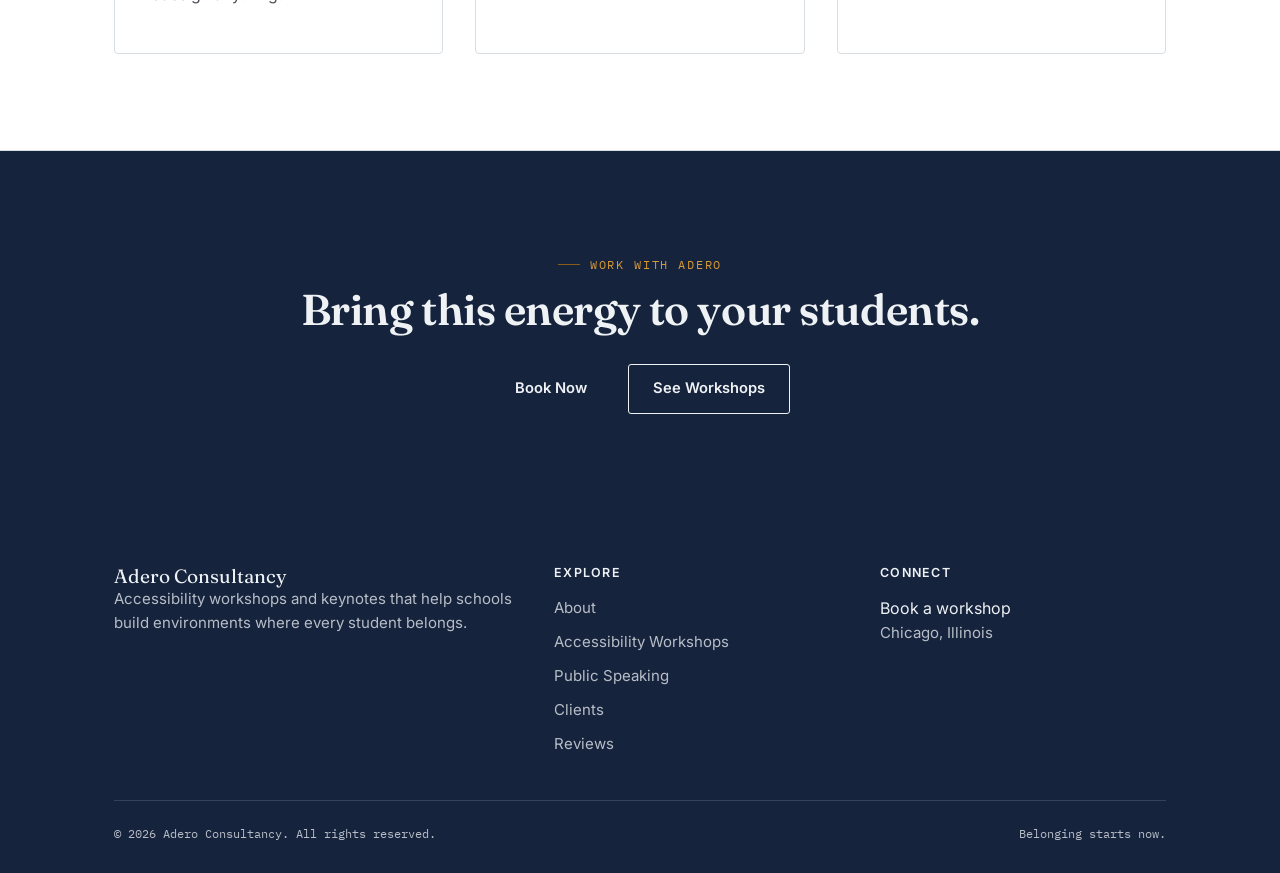
==== commit ba13b158: "Update about.html" ====
--- a/about.html
+++ b/about.html
@@ -48,11 +48,11 @@
         <span class="eyebrow">The Story</span>
         <h2>A career built on curiosity, not a straight line.</h2>
         <p>Adero's path has never followed a single track — from a technical grounding that stretches into prosthetics design, to consulting, to addressing inaccessible air travel. That range is the point: when a student asks how any of it connects, the honest answer is that it doesn't have to, as long as you keep showing up and keep learning.</p>
-        <p>Bilingual and unapologetically direct, Adero built Adero Consultancy to bring that same range into classrooms — proof that expertise in one field doesn't disqualify you from speaking with authority in another, and that confidence is a skill you can practice like any other.</p>
+        <p>A disruptor and unapologetically direct, Adero built Adero Consultancy to bring that same range into classrooms — proof that expertise in one field doesn't disqualify you from speaking with authority in another, and that confidence is a skill you can practice like any other.</p>
       </div>
       <div class="reveal">
         <span class="eyebrow">The Belief</span>
-        <h2>"Kind of delulu" — and proud of it.</h2>
+        <h2>Understanding your why and vision.</h2>
         <p>Every workshop carries the same undercurrent: belief in yourself has to come before the evidence does. Adero calls it being "kind of delulu" — the willingness to commit to a goal before the world has proven it's possible. It's the same belief required to start a business, learn a new language, or design for a body different from your own.</p>
         <p>Students remember the realness more than the resume. That's intentional.</p>
       </div>
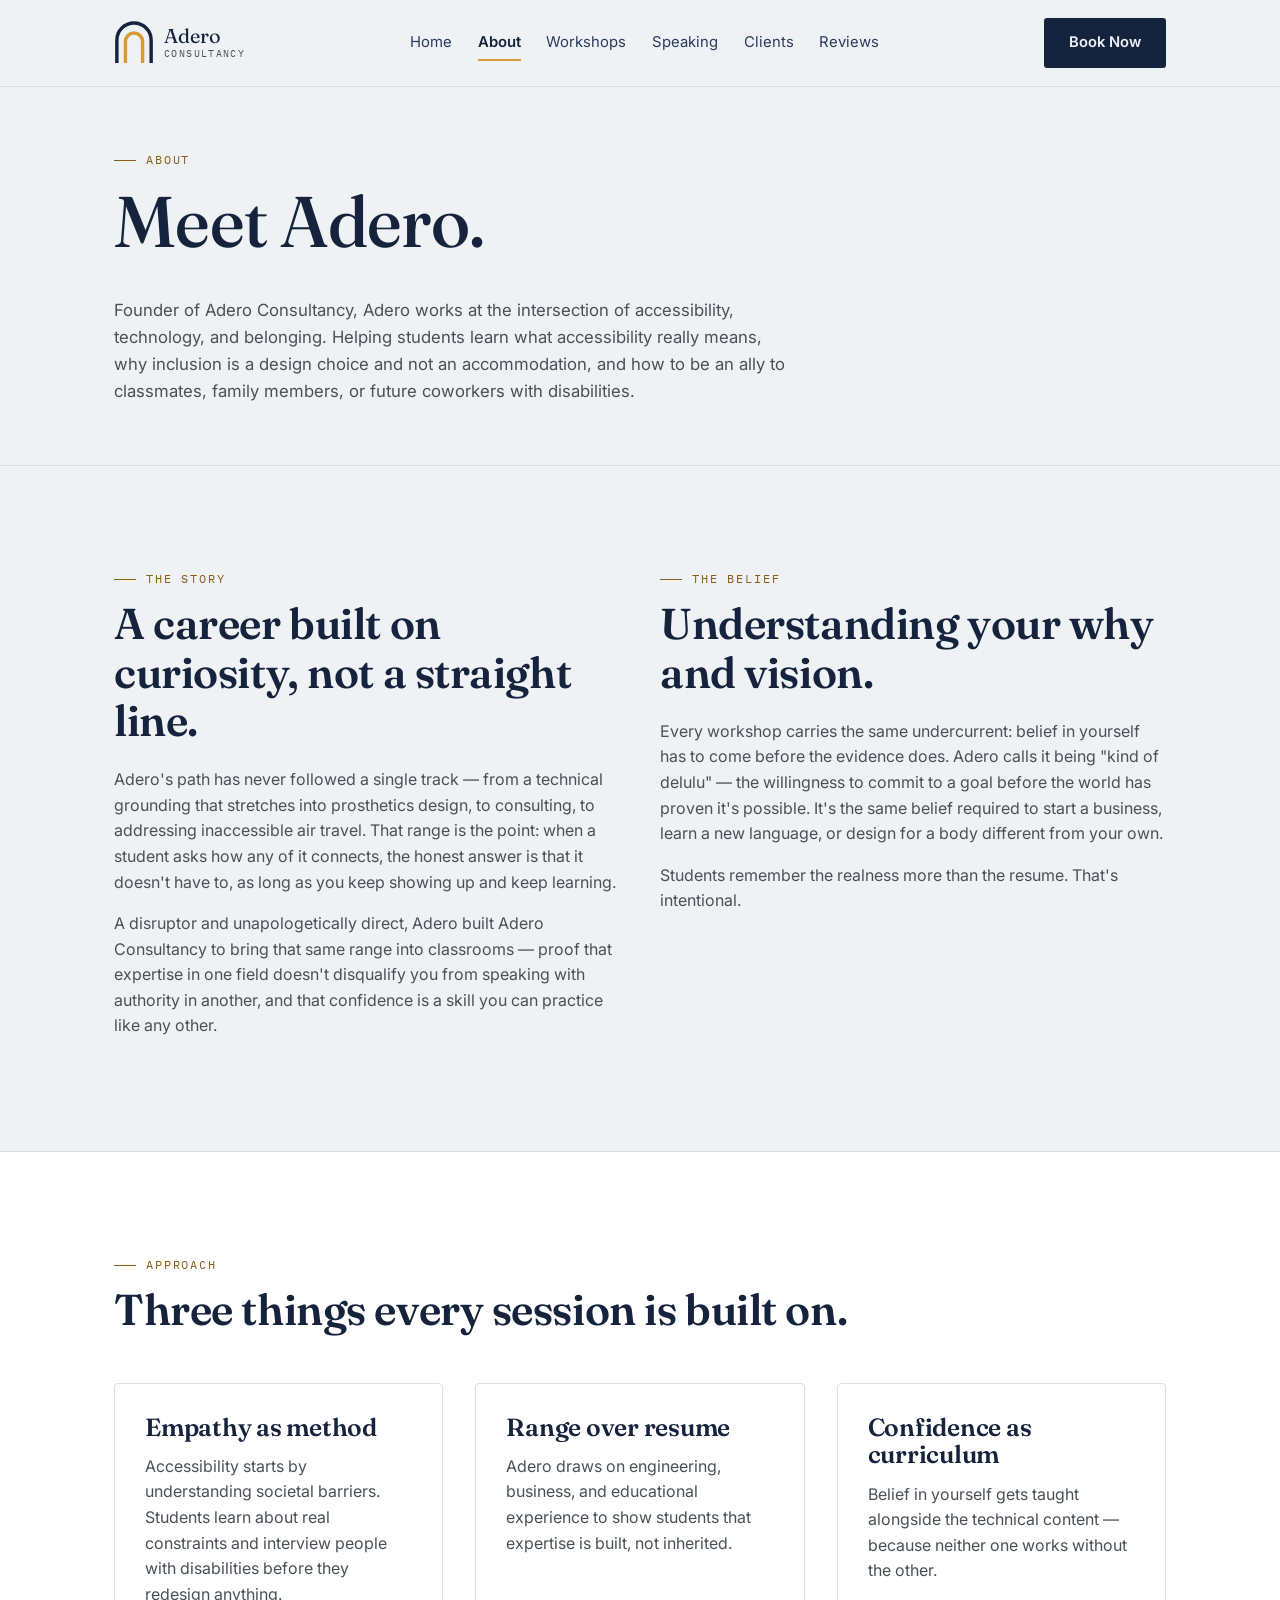
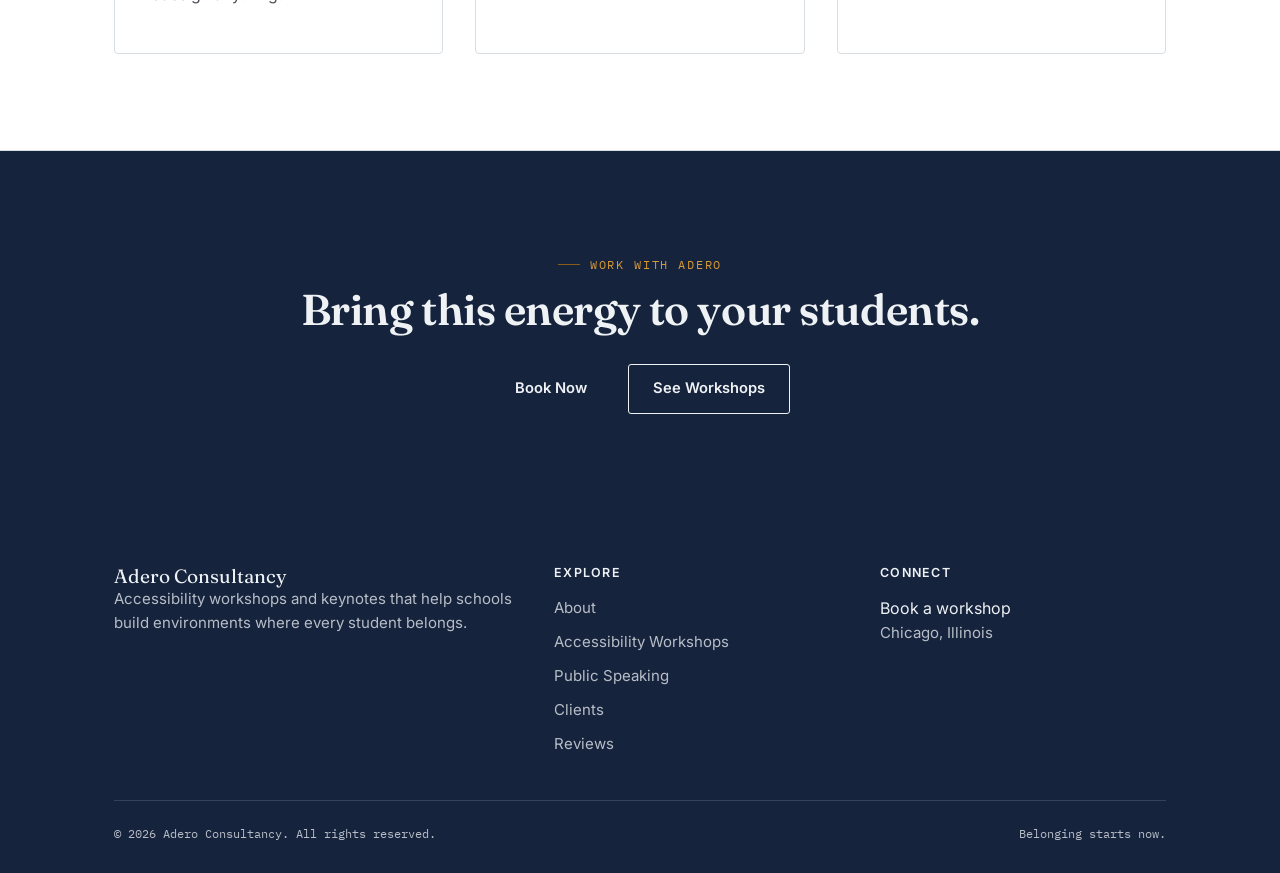
==== commit e3f4b963: "Update about.html" ====
--- a/about.html
+++ b/about.html
@@ -38,7 +38,7 @@
     <div class="wrap">
       <span class="eyebrow">About</span>
       <h1>Meet Adero.</h1>
-      <p>Founder of Adero Consultancy, Adero works at the intersection of accessibility, technology, and belonging — helping students learn what accessibility really means, why inclusion is a design choice and not an accommodation, and how to be an ally to classmates, family members, or future coworkers with disabilities.</p>
+      <p>Founder of Adero Consultancy, Adero works at the intersection of accessibility, technology, and belonging. Helping students learn what accessibility really means, why inclusion is a design choice and not an accommodation, and how to be an ally to classmates, family members, or future coworkers with disabilities.</p>
     </div>
   </section>
 
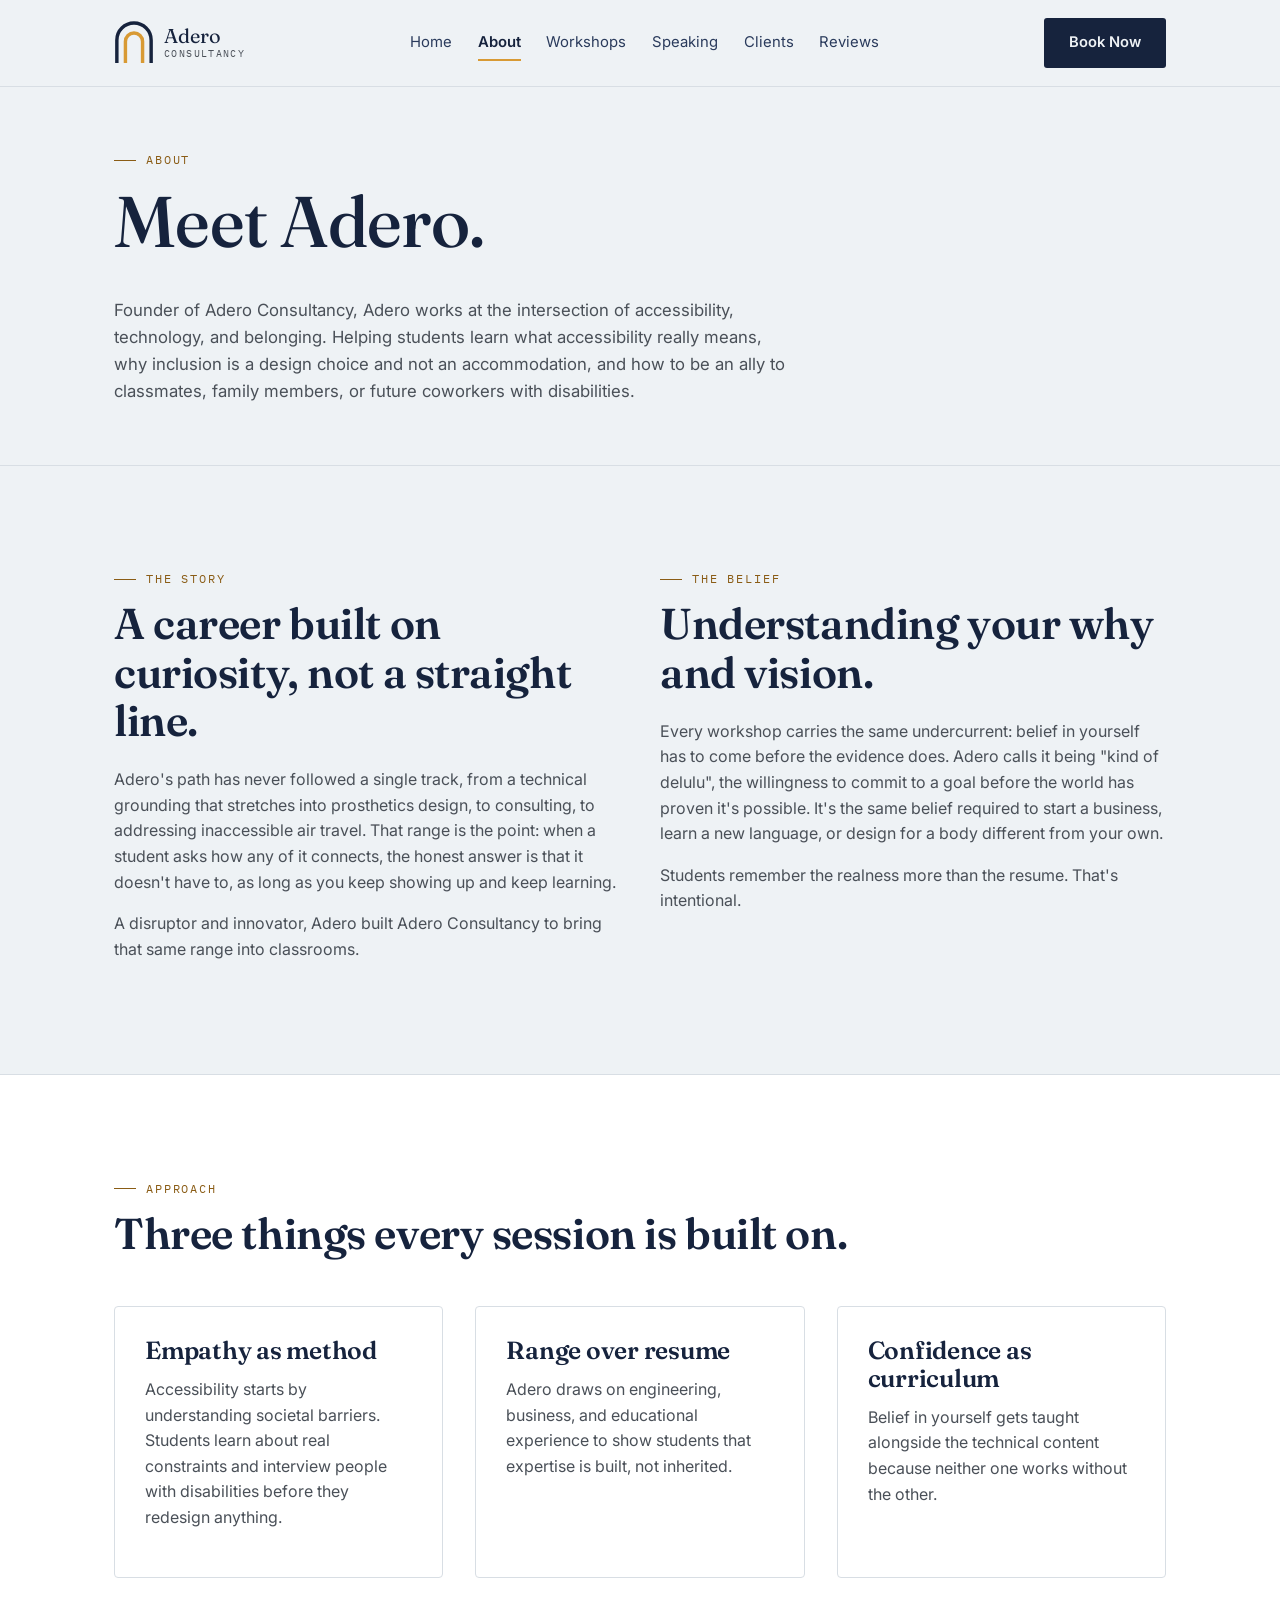
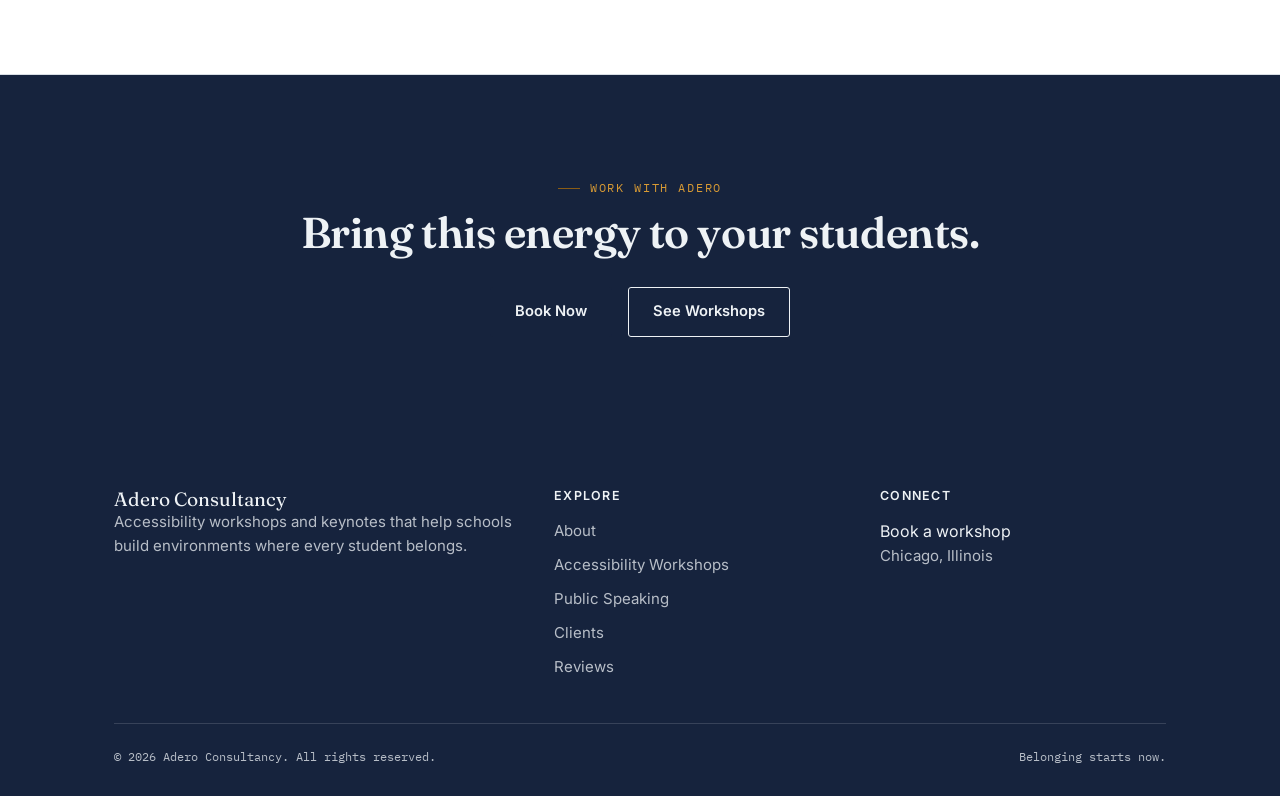
==== commit 3aa7392b: "Update about.html" ====
--- a/about.html
+++ b/about.html
@@ -3,7 +3,7 @@
 <head>
 <meta charset="UTF-8">
 <meta name="viewport" content="width=device-width, initial-scale=1.0">
-<title>About — Adero Consultancy</title>
+<title>About Adero Consultancy</title>
 <link rel="preconnect" href="https://fonts.googleapis.com">
 <link href="https://fonts.googleapis.com/css2?family=Fraunces:opsz,wght@9..144,400;9..144,500;9..144,600&family=Inter:wght@400;500;600;700&family=IBM+Plex+Mono:wght@400;500&display=swap" rel="stylesheet">
 <link rel="stylesheet" href="style.css">
@@ -47,13 +47,13 @@
       <div class="reveal">
         <span class="eyebrow">The Story</span>
         <h2>A career built on curiosity, not a straight line.</h2>
-        <p>Adero's path has never followed a single track — from a technical grounding that stretches into prosthetics design, to consulting, to addressing inaccessible air travel. That range is the point: when a student asks how any of it connects, the honest answer is that it doesn't have to, as long as you keep showing up and keep learning.</p>
-        <p>A disruptor and unapologetically direct, Adero built Adero Consultancy to bring that same range into classrooms — proof that expertise in one field doesn't disqualify you from speaking with authority in another, and that confidence is a skill you can practice like any other.</p>
+        <p>Adero's path has never followed a single track, from a technical grounding that stretches into prosthetics design, to consulting, to addressing inaccessible air travel. That range is the point: when a student asks how any of it connects, the honest answer is that it doesn't have to, as long as you keep showing up and keep learning.</p>
+        <p>A disruptor and innovator, Adero built Adero Consultancy to bring that same range into classrooms.</p>
       </div>
       <div class="reveal">
         <span class="eyebrow">The Belief</span>
         <h2>Understanding your why and vision.</h2>
-        <p>Every workshop carries the same undercurrent: belief in yourself has to come before the evidence does. Adero calls it being "kind of delulu" — the willingness to commit to a goal before the world has proven it's possible. It's the same belief required to start a business, learn a new language, or design for a body different from your own.</p>
+        <p>Every workshop carries the same undercurrent: belief in yourself has to come before the evidence does. Adero calls it being "kind of delulu", the willingness to commit to a goal before the world has proven it's possible. It's the same belief required to start a business, learn a new language, or design for a body different from your own.</p>
         <p>Students remember the realness more than the resume. That's intentional.</p>
       </div>
     </div>
@@ -74,7 +74,7 @@
         </div>
         <div class="card reveal">
           <h3>Confidence as curriculum</h3>
-          <p>Belief in yourself gets taught alongside the technical content — because neither one works without the other.</p>
+          <p>Belief in yourself gets taught alongside the technical content because neither one works without the other.</p>
         </div>
       </div>
     </div>
